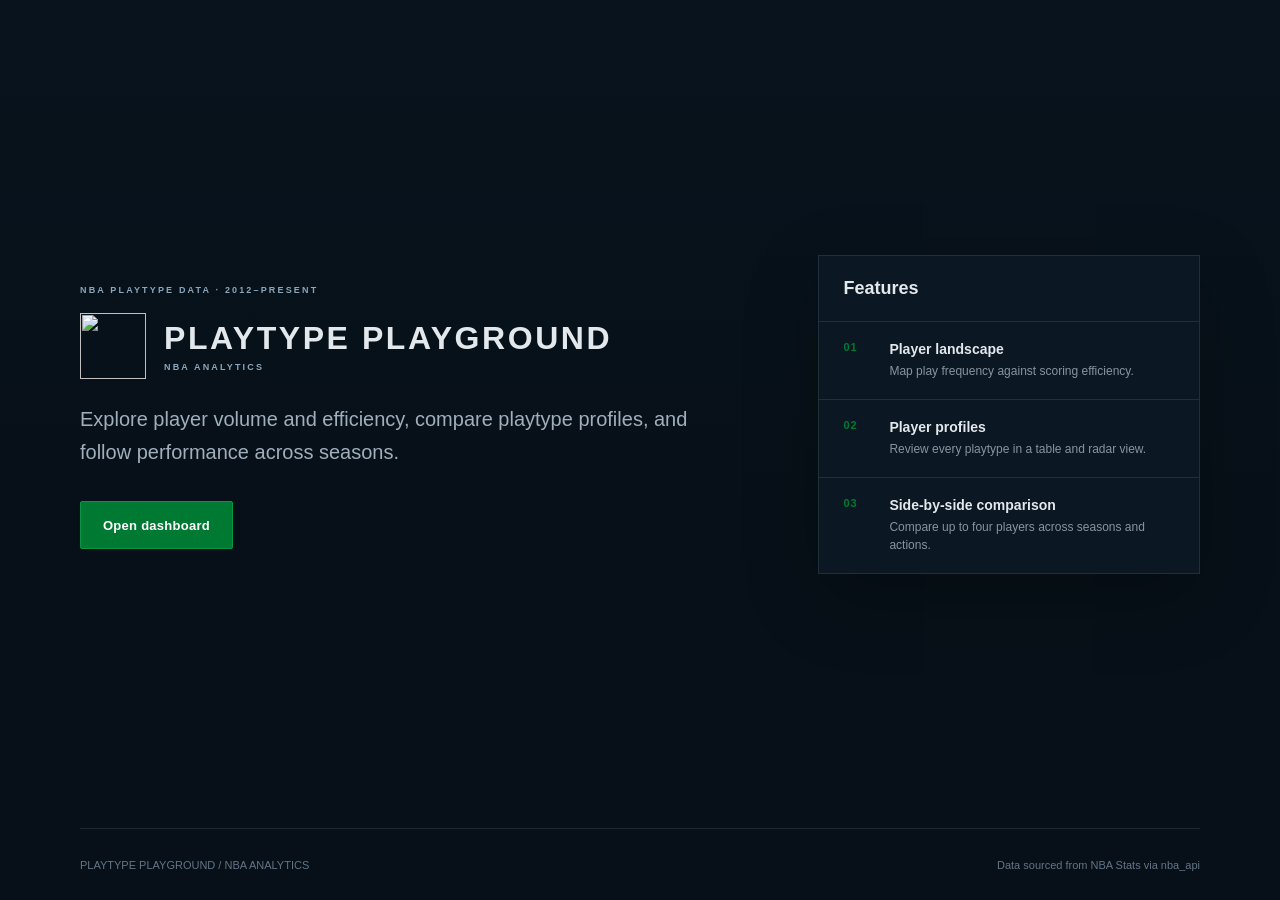
==== landing/index.html @ 88c5ef90 "Refine branding and navigation" ====
<!doctype html>
<html lang="en">
<head>
  <meta charset="utf-8">
  <meta name="viewport" content="width=device-width, initial-scale=1">
  <title>Playtype Playground | NBA Analytics</title>
  <meta name="description" content="Explore NBA playtype volume and efficiency by player, team, and season.">
  <meta property="og:type" content="website">
  <meta property="og:title" content="Playtype Playground | NBA Analytics">
  <meta property="og:description" content="Explore NBA playtype volume and efficiency by player, team, and season.">
  <meta property="og:url" content="https://playtype-playground.pages.dev/">
  <meta property="og:image" content="https://playtype-playground.pages.dev/social-preview.svg">
  <meta name="twitter:card" content="summary_large_image">
  <link rel="canonical" href="https://playtype-playground.pages.dev/">
  <link rel="icon" type="image/svg+xml" href="/favicon.svg">
  <style>
    :root {
      color-scheme: dark;
      --ink-950: #071018;
      --ink-900: #09141e;
      --ink-850: #0d1925;
      --line: rgba(151, 173, 194, 0.16);
      --paper: #e3e8ec;
      --muted: #8795a2;
      --accent: #007a33;
      font-family: "Segoe UI", Arial, sans-serif;
      background: var(--ink-950);
      color: var(--paper);
    }

    * {
      box-sizing: border-box;
    }

    body {
      min-width: 320px;
      min-height: 100vh;
      margin: 0;
      background: linear-gradient(180deg, #08131d 0%, var(--ink-950) 58%);
    }

    main,
    footer {
      width: min(1120px, calc(100% - 40px));
      margin-inline: auto;
    }

    .hero-heading {
      margin: 0;
    }

    .hero-brand {
      display: flex;
      align-items: center;
      gap: 18px;
      margin: 16px 0 24px;
      color: var(--paper);
      text-decoration: none;
    }

    .hero-brand:focus-visible {
      outline: 3px solid rgba(0, 122, 51, 0.45);
      outline-offset: 4px;
    }

    .hero-brand img {
      width: 66px;
      height: 66px;
    }

    .brand-copy {
      display: grid;
      gap: 5px;
    }

    .brand-name {
      font-size: clamp(22px, 3vw, 32px);
      font-weight: 850;
      letter-spacing: 0.08em;
    }

    .brand-kicker,
    .eyebrow {
      color: #8aa7bd;
      font-size: 9px;
      font-weight: 750;
      letter-spacing: 0.24em;
      text-transform: uppercase;
    }

    main {
      display: grid;
      min-height: calc(100vh - 72px);
      grid-template-columns: minmax(0, 1.25fr) minmax(300px, 0.75fr);
      align-items: center;
      gap: clamp(42px, 8vw, 104px);
      padding-block: 72px;
    }

    .intro {
      max-width: 650px;
      margin: 0 0 32px;
      color: #a0afbc;
      font-size: clamp(17px, 2vw, 20px);
      line-height: 1.65;
    }

    .actions {
      display: flex;
      flex-wrap: wrap;
      align-items: center;
      gap: 18px;
    }

    .primary-action {
      display: inline-flex;
      min-height: 48px;
      align-items: center;
      justify-content: center;
      padding: 0 22px;
      color: #fff;
      background: var(--accent);
      border: 1px solid #089546;
      border-radius: 2px;
      font-size: 13px;
      font-weight: 750;
      letter-spacing: 0.02em;
      text-decoration: none;
      transition: transform 160ms ease, background 160ms ease;
    }

    .primary-action:hover {
      background: #009640;
      transform: translateY(-1px);
    }

    .primary-action:focus-visible {
      outline: 3px solid rgba(0, 122, 51, 0.45);
      outline-offset: 4px;
    }

    .feature-panel {
      background: rgba(13, 25, 37, 0.82);
      border: 1px solid var(--line);
      box-shadow: 0 24px 70px rgba(0, 0, 0, 0.24);
    }

    .panel-heading {
      padding: 22px 24px;
      border-bottom: 1px solid var(--line);
    }

    .panel-heading strong {
      display: block;
      font-size: 18px;
    }

    .feature-list {
      display: grid;
      margin: 0;
      padding: 0;
      list-style: none;
    }

    .feature-list li {
      display: grid;
      grid-template-columns: 34px minmax(0, 1fr);
      gap: 12px;
      padding: 19px 24px;
      border-bottom: 1px solid var(--line);
    }

    .feature-list li:last-child {
      border-bottom: 0;
    }

    .feature-number {
      color: var(--accent);
      font-size: 11px;
      font-weight: 800;
      letter-spacing: 0.08em;
    }

    .feature-copy strong,
    .feature-copy span {
      display: block;
    }

    .feature-copy strong {
      margin-bottom: 5px;
      font-size: 14px;
    }

    .feature-copy span {
      color: var(--muted);
      font-size: 12px;
      line-height: 1.5;
    }

    footer {
      display: flex;
      min-height: 72px;
      align-items: center;
      justify-content: space-between;
      gap: 20px;
      color: #627586;
      border-top: 1px solid var(--line);
      font-size: 11px;
    }

    footer a {
      color: #8195a5;
    }

    @media (max-width: 820px) {
      main {
        min-height: auto;
        grid-template-columns: 1fr;
        padding-block: 56px;
      }

      .feature-panel {
        max-width: 560px;
      }
    }

    @media (max-width: 520px) {
      main,
      footer {
        width: min(100% - 28px, 1120px);
      }

      .hero-brand img {
        width: 56px;
        height: 56px;
      }

      .brand-name {
        font-size: 20px;
      }

      footer {
        align-items: flex-start;
        flex-direction: column;
        justify-content: center;
        padding-block: 18px;
      }
    }

    @media (prefers-reduced-motion: reduce) {
      .primary-action {
        transition: none;
      }
    }
  </style>
</head>
<body>
  <main>
    <section aria-labelledby="page-title">
      <span class="eyebrow">NBA PLAYTYPE DATA · 2012–PRESENT</span>
      <h1 class="hero-heading" id="page-title">
        <a class="hero-brand" href="/" aria-label="Playtype Playground home">
          <img src="/favicon.svg" alt="">
          <span class="brand-copy">
            <span class="brand-name">PLAYTYPE PLAYGROUND</span>
            <span class="brand-kicker">NBA ANALYTICS</span>
          </span>
        </a>
      </h1>
      <p class="intro">
        Explore player volume and efficiency, compare playtype profiles, and follow performance across seasons.
      </p>
      <div class="actions">
        <a class="primary-action" href="https://01a05dbc-7622-f0c3-9811-90f4e4d2216f.share.connect.posit.cloud/">
          Open dashboard
        </a>
      </div>
    </section>

    <aside class="feature-panel" aria-label="Dashboard features">
      <div class="panel-heading">
        <strong>Features</strong>
      </div>
      <ul class="feature-list">
        <li>
          <span class="feature-number">01</span>
          <span class="feature-copy">
            <strong>Player landscape</strong>
            <span>Map play frequency against scoring efficiency.</span>
          </span>
        </li>
        <li>
          <span class="feature-number">02</span>
          <span class="feature-copy">
            <strong>Player profiles</strong>
            <span>Review every playtype in a table and radar view.</span>
          </span>
        </li>
        <li>
          <span class="feature-number">03</span>
          <span class="feature-copy">
            <strong>Side-by-side comparison</strong>
            <span>Compare up to four players across seasons and actions.</span>
          </span>
        </li>
      </ul>
    </aside>
  </main>

  <footer>
    <span>PLAYTYPE PLAYGROUND / NBA ANALYTICS</span>
    <span>Data sourced from NBA Stats via nba_api</span>
  </footer>
</body>
</html>
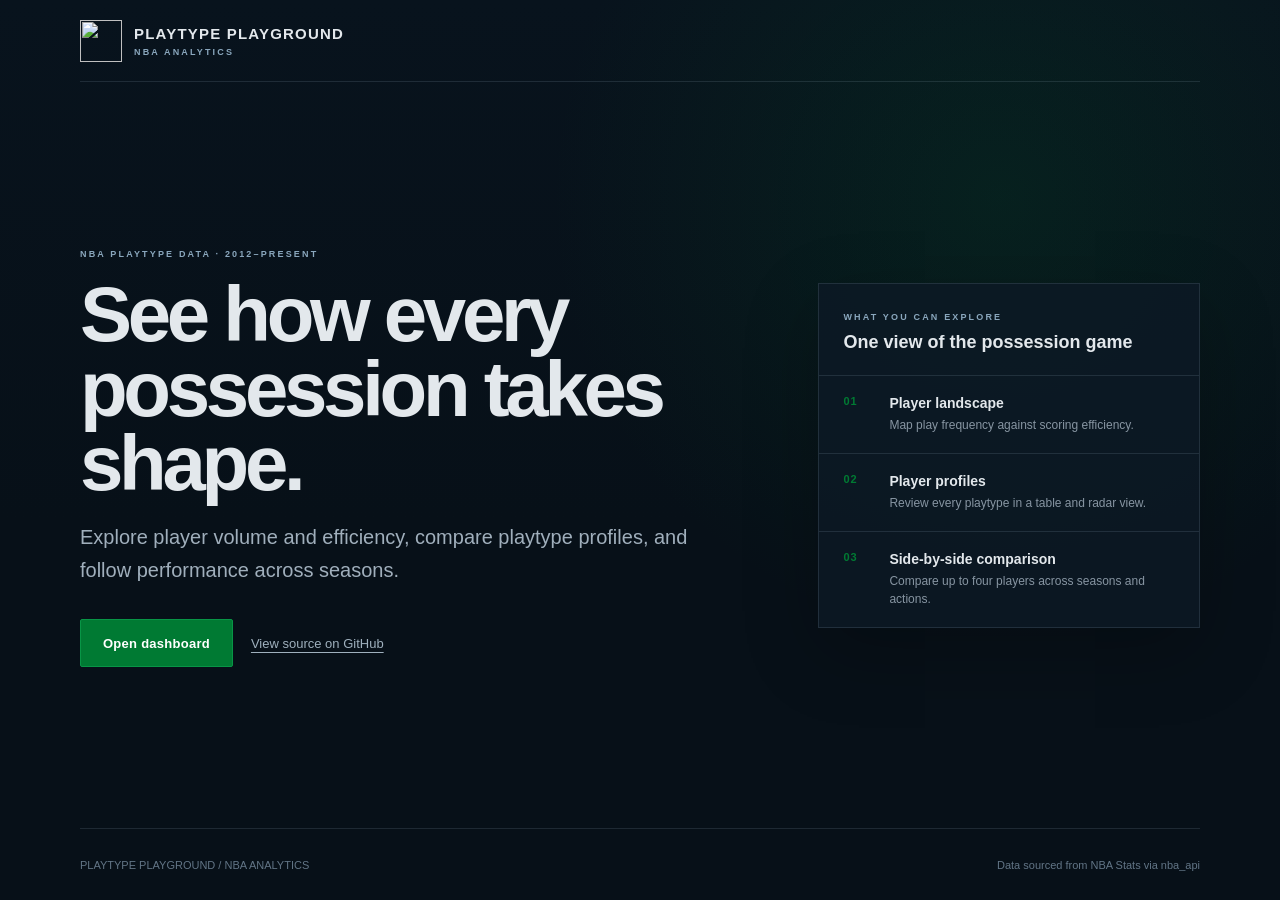
==== commit 54ac20c5: "Add public landing page" ====
--- a/landing/index.html
+++ b/landing/index.html
@@ -8,10 +8,8 @@
   <meta property="og:type" content="website">
   <meta property="og:title" content="Playtype Playground | NBA Analytics">
   <meta property="og:description" content="Explore NBA playtype volume and efficiency by player, team, and season.">
-  <meta property="og:url" content="https://playtype-playground.pages.dev/">
-  <meta property="og:image" content="https://playtype-playground.pages.dev/social-preview.svg">
+  <meta property="og:image" content="https://raw.githubusercontent.com/IanMMwaura/playtype-playground/main/landing/social-preview.svg">
   <meta name="twitter:card" content="summary_large_image">
-  <link rel="canonical" href="https://playtype-playground.pages.dev/">
   <link rel="icon" type="image/svg+xml" href="/favicon.svg">
   <style>
     :root {
@@ -36,36 +34,36 @@
       min-width: 320px;
       min-height: 100vh;
       margin: 0;
-      background: linear-gradient(180deg, #08131d 0%, var(--ink-950) 58%);
-    }
-
+      background:
+        radial-gradient(circle at 78% 22%, rgba(0, 122, 51, 0.14), transparent 28rem),
+        linear-gradient(180deg, #08131d 0%, var(--ink-950) 58%);
+    }
+
+    header,
     main,
     footer {
       width: min(1120px, calc(100% - 40px));
       margin-inline: auto;
     }
 
-    .hero-heading {
-      margin: 0;
-    }
-
-    .hero-brand {
+    header {
       display: flex;
-      align-items: center;
-      gap: 18px;
-      margin: 16px 0 24px;
+      min-height: 82px;
+      align-items: center;
+      border-bottom: 1px solid var(--line);
+    }
+
+    .brand {
+      display: flex;
+      align-items: center;
+      gap: 12px;
       color: var(--paper);
       text-decoration: none;
     }
 
-    .hero-brand:focus-visible {
-      outline: 3px solid rgba(0, 122, 51, 0.45);
-      outline-offset: 4px;
-    }
-
-    .hero-brand img {
-      width: 66px;
-      height: 66px;
+    .brand img {
+      width: 42px;
+      height: 42px;
     }
 
     .brand-copy {
@@ -74,7 +72,7 @@
     }
 
     .brand-name {
-      font-size: clamp(22px, 3vw, 32px);
+      font-size: 15px;
       font-weight: 850;
       letter-spacing: 0.08em;
     }
@@ -90,11 +88,19 @@
 
     main {
       display: grid;
-      min-height: calc(100vh - 72px);
+      min-height: calc(100vh - 154px);
       grid-template-columns: minmax(0, 1.25fr) minmax(300px, 0.75fr);
       align-items: center;
       gap: clamp(42px, 8vw, 104px);
       padding-block: 72px;
+    }
+
+    h1 {
+      max-width: 760px;
+      margin: 16px 0 20px;
+      font-size: clamp(44px, 7vw, 78px);
+      line-height: 0.96;
+      letter-spacing: -0.055em;
     }
 
     .intro {
@@ -134,9 +140,16 @@
       transform: translateY(-1px);
     }
 
-    .primary-action:focus-visible {
+    .primary-action:focus-visible,
+    .source-link:focus-visible {
       outline: 3px solid rgba(0, 122, 51, 0.45);
       outline-offset: 4px;
+    }
+
+    .source-link {
+      color: #9fb0bd;
+      font-size: 13px;
+      text-underline-offset: 4px;
     }
 
     .feature-panel {
@@ -152,6 +165,7 @@
 
     .panel-heading strong {
       display: block;
+      margin-top: 8px;
       font-size: 18px;
     }
 
@@ -225,18 +239,14 @@
     }
 
     @media (max-width: 520px) {
+      header,
       main,
       footer {
         width: min(100% - 28px, 1120px);
       }
 
-      .hero-brand img {
-        width: 56px;
-        height: 56px;
-      }
-
-      .brand-name {
-        font-size: 20px;
+      h1 {
+        font-size: 46px;
       }
 
       footer {
@@ -255,18 +265,20 @@
   </style>
 </head>
 <body>
+  <header>
+    <a class="brand" href="/" aria-label="Playtype Playground home">
+      <img src="/favicon.svg" alt="">
+      <span class="brand-copy">
+        <span class="brand-name">PLAYTYPE PLAYGROUND</span>
+        <span class="brand-kicker">NBA ANALYTICS</span>
+      </span>
+    </a>
+  </header>
+
   <main>
     <section aria-labelledby="page-title">
       <span class="eyebrow">NBA PLAYTYPE DATA · 2012–PRESENT</span>
-      <h1 class="hero-heading" id="page-title">
-        <a class="hero-brand" href="/" aria-label="Playtype Playground home">
-          <img src="/favicon.svg" alt="">
-          <span class="brand-copy">
-            <span class="brand-name">PLAYTYPE PLAYGROUND</span>
-            <span class="brand-kicker">NBA ANALYTICS</span>
-          </span>
-        </a>
-      </h1>
+      <h1 id="page-title">See how every possession takes shape.</h1>
       <p class="intro">
         Explore player volume and efficiency, compare playtype profiles, and follow performance across seasons.
       </p>
@@ -274,12 +286,16 @@
         <a class="primary-action" href="https://01a05dbc-7622-f0c3-9811-90f4e4d2216f.share.connect.posit.cloud/">
           Open dashboard
         </a>
+        <a class="source-link" href="https://github.com/IanMMwaura/playtype-playground">
+          View source on GitHub
+        </a>
       </div>
     </section>
 
     <aside class="feature-panel" aria-label="Dashboard features">
       <div class="panel-heading">
-        <strong>Features</strong>
+        <span class="eyebrow">WHAT YOU CAN EXPLORE</span>
+        <strong>One view of the possession game</strong>
       </div>
       <ul class="feature-list">
         <li>
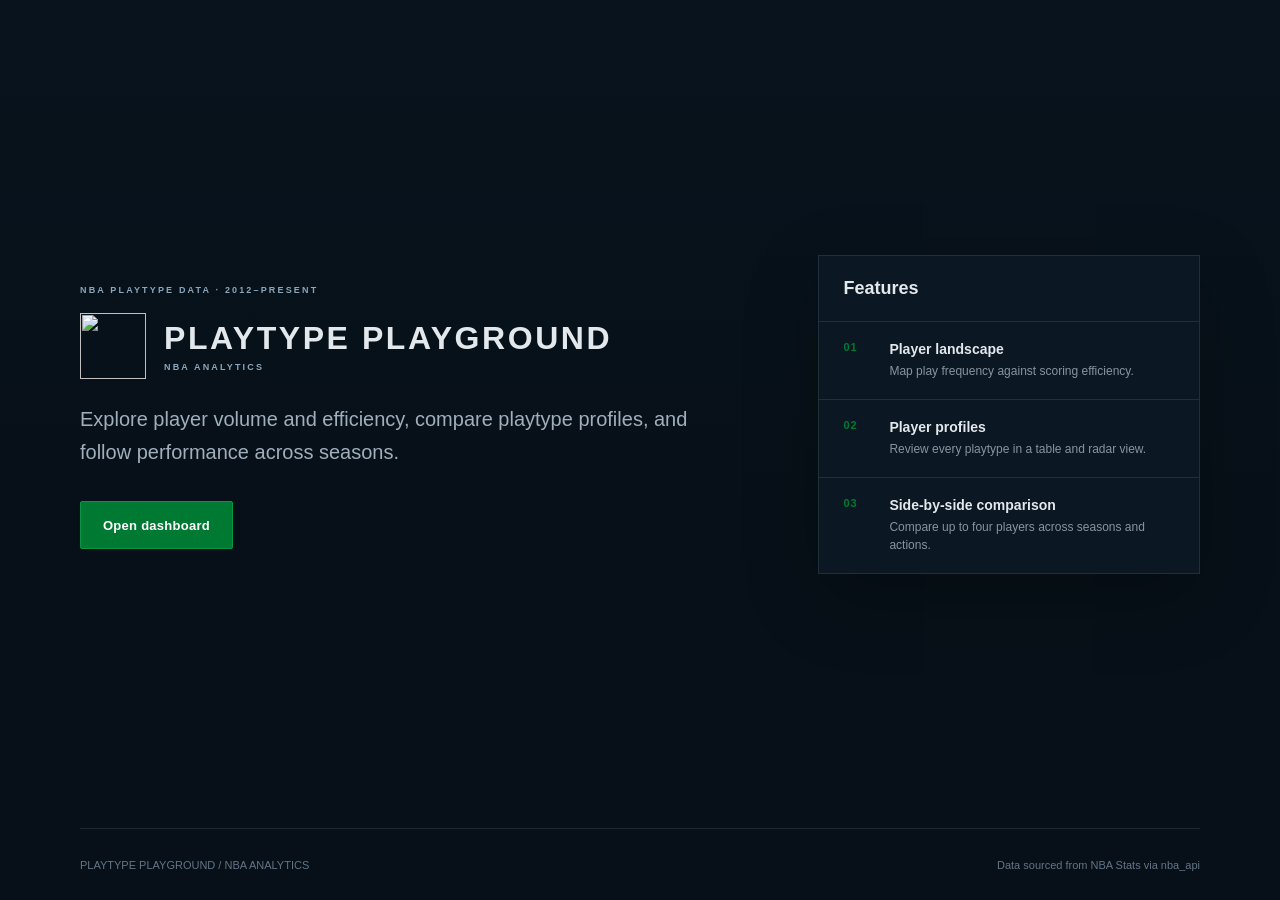
==== commit 3c6fe948: "Add social link preview" ====
--- a/landing/index.html
+++ b/landing/index.html
@@ -6,10 +6,21 @@
   <title>Playtype Playground | NBA Analytics</title>
   <meta name="description" content="Explore NBA playtype volume and efficiency by player, team, and season.">
   <meta property="og:type" content="website">
+  <meta property="og:site_name" content="Playtype Playground">
   <meta property="og:title" content="Playtype Playground | NBA Analytics">
   <meta property="og:description" content="Explore NBA playtype volume and efficiency by player, team, and season.">
-  <meta property="og:image" content="https://raw.githubusercontent.com/IanMMwaura/playtype-playground/main/landing/social-preview.svg">
+  <meta property="og:url" content="https://playtype-playground.pages.dev/">
+  <meta property="og:image" content="https://playtype-playground.pages.dev/social-preview.png">
+  <meta property="og:image:type" content="image/png">
+  <meta property="og:image:width" content="1200">
+  <meta property="og:image:height" content="630">
+  <meta property="og:image:alt" content="Playtype Playground NBA analytics dashboard preview">
   <meta name="twitter:card" content="summary_large_image">
+  <meta name="twitter:title" content="Playtype Playground | NBA Analytics">
+  <meta name="twitter:description" content="Explore NBA playtype volume and efficiency by player, team, and season.">
+  <meta name="twitter:image" content="https://playtype-playground.pages.dev/social-preview.png">
+  <meta name="twitter:image:alt" content="Playtype Playground NBA analytics dashboard preview">
+  <link rel="canonical" href="https://playtype-playground.pages.dev/">
   <link rel="icon" type="image/svg+xml" href="/favicon.svg">
   <style>
     :root {
@@ -34,36 +45,36 @@
       min-width: 320px;
       min-height: 100vh;
       margin: 0;
-      background:
-        radial-gradient(circle at 78% 22%, rgba(0, 122, 51, 0.14), transparent 28rem),
-        linear-gradient(180deg, #08131d 0%, var(--ink-950) 58%);
-    }
-
-    header,
+      background: linear-gradient(180deg, #08131d 0%, var(--ink-950) 58%);
+    }
+
     main,
     footer {
       width: min(1120px, calc(100% - 40px));
       margin-inline: auto;
     }
 
-    header {
+    .hero-heading {
+      margin: 0;
+    }
+
+    .hero-brand {
       display: flex;
-      min-height: 82px;
-      align-items: center;
-      border-bottom: 1px solid var(--line);
-    }
-
-    .brand {
-      display: flex;
-      align-items: center;
-      gap: 12px;
+      align-items: center;
+      gap: 18px;
+      margin: 16px 0 24px;
       color: var(--paper);
       text-decoration: none;
     }
 
-    .brand img {
-      width: 42px;
-      height: 42px;
+    .hero-brand:focus-visible {
+      outline: 3px solid rgba(0, 122, 51, 0.45);
+      outline-offset: 4px;
+    }
+
+    .hero-brand img {
+      width: 66px;
+      height: 66px;
     }
 
     .brand-copy {
@@ -72,7 +83,7 @@
     }
 
     .brand-name {
-      font-size: 15px;
+      font-size: clamp(22px, 3vw, 32px);
       font-weight: 850;
       letter-spacing: 0.08em;
     }
@@ -88,19 +99,11 @@
 
     main {
       display: grid;
-      min-height: calc(100vh - 154px);
+      min-height: calc(100vh - 72px);
       grid-template-columns: minmax(0, 1.25fr) minmax(300px, 0.75fr);
       align-items: center;
       gap: clamp(42px, 8vw, 104px);
       padding-block: 72px;
-    }
-
-    h1 {
-      max-width: 760px;
-      margin: 16px 0 20px;
-      font-size: clamp(44px, 7vw, 78px);
-      line-height: 0.96;
-      letter-spacing: -0.055em;
     }
 
     .intro {
@@ -140,16 +143,9 @@
       transform: translateY(-1px);
     }
 
-    .primary-action:focus-visible,
-    .source-link:focus-visible {
+    .primary-action:focus-visible {
       outline: 3px solid rgba(0, 122, 51, 0.45);
       outline-offset: 4px;
-    }
-
-    .source-link {
-      color: #9fb0bd;
-      font-size: 13px;
-      text-underline-offset: 4px;
     }
 
     .feature-panel {
@@ -165,7 +161,6 @@
 
     .panel-heading strong {
       display: block;
-      margin-top: 8px;
       font-size: 18px;
     }
 
@@ -239,14 +234,18 @@
     }
 
     @media (max-width: 520px) {
-      header,
       main,
       footer {
         width: min(100% - 28px, 1120px);
       }
 
-      h1 {
-        font-size: 46px;
+      .hero-brand img {
+        width: 56px;
+        height: 56px;
+      }
+
+      .brand-name {
+        font-size: 20px;
       }
 
       footer {
@@ -265,20 +264,18 @@
   </style>
 </head>
 <body>
-  <header>
-    <a class="brand" href="/" aria-label="Playtype Playground home">
-      <img src="/favicon.svg" alt="">
-      <span class="brand-copy">
-        <span class="brand-name">PLAYTYPE PLAYGROUND</span>
-        <span class="brand-kicker">NBA ANALYTICS</span>
-      </span>
-    </a>
-  </header>
-
   <main>
     <section aria-labelledby="page-title">
       <span class="eyebrow">NBA PLAYTYPE DATA · 2012–PRESENT</span>
-      <h1 id="page-title">See how every possession takes shape.</h1>
+      <h1 class="hero-heading" id="page-title">
+        <a class="hero-brand" href="/" aria-label="Playtype Playground home">
+          <img src="/favicon.svg" alt="">
+          <span class="brand-copy">
+            <span class="brand-name">PLAYTYPE PLAYGROUND</span>
+            <span class="brand-kicker">NBA ANALYTICS</span>
+          </span>
+        </a>
+      </h1>
       <p class="intro">
         Explore player volume and efficiency, compare playtype profiles, and follow performance across seasons.
       </p>
@@ -286,16 +283,12 @@
         <a class="primary-action" href="https://01a05dbc-7622-f0c3-9811-90f4e4d2216f.share.connect.posit.cloud/">
           Open dashboard
         </a>
-        <a class="source-link" href="https://github.com/IanMMwaura/playtype-playground">
-          View source on GitHub
-        </a>
       </div>
     </section>
 
     <aside class="feature-panel" aria-label="Dashboard features">
       <div class="panel-heading">
-        <span class="eyebrow">WHAT YOU CAN EXPLORE</span>
-        <strong>One view of the possession game</strong>
+        <strong>Features</strong>
       </div>
       <ul class="feature-list">
         <li>
